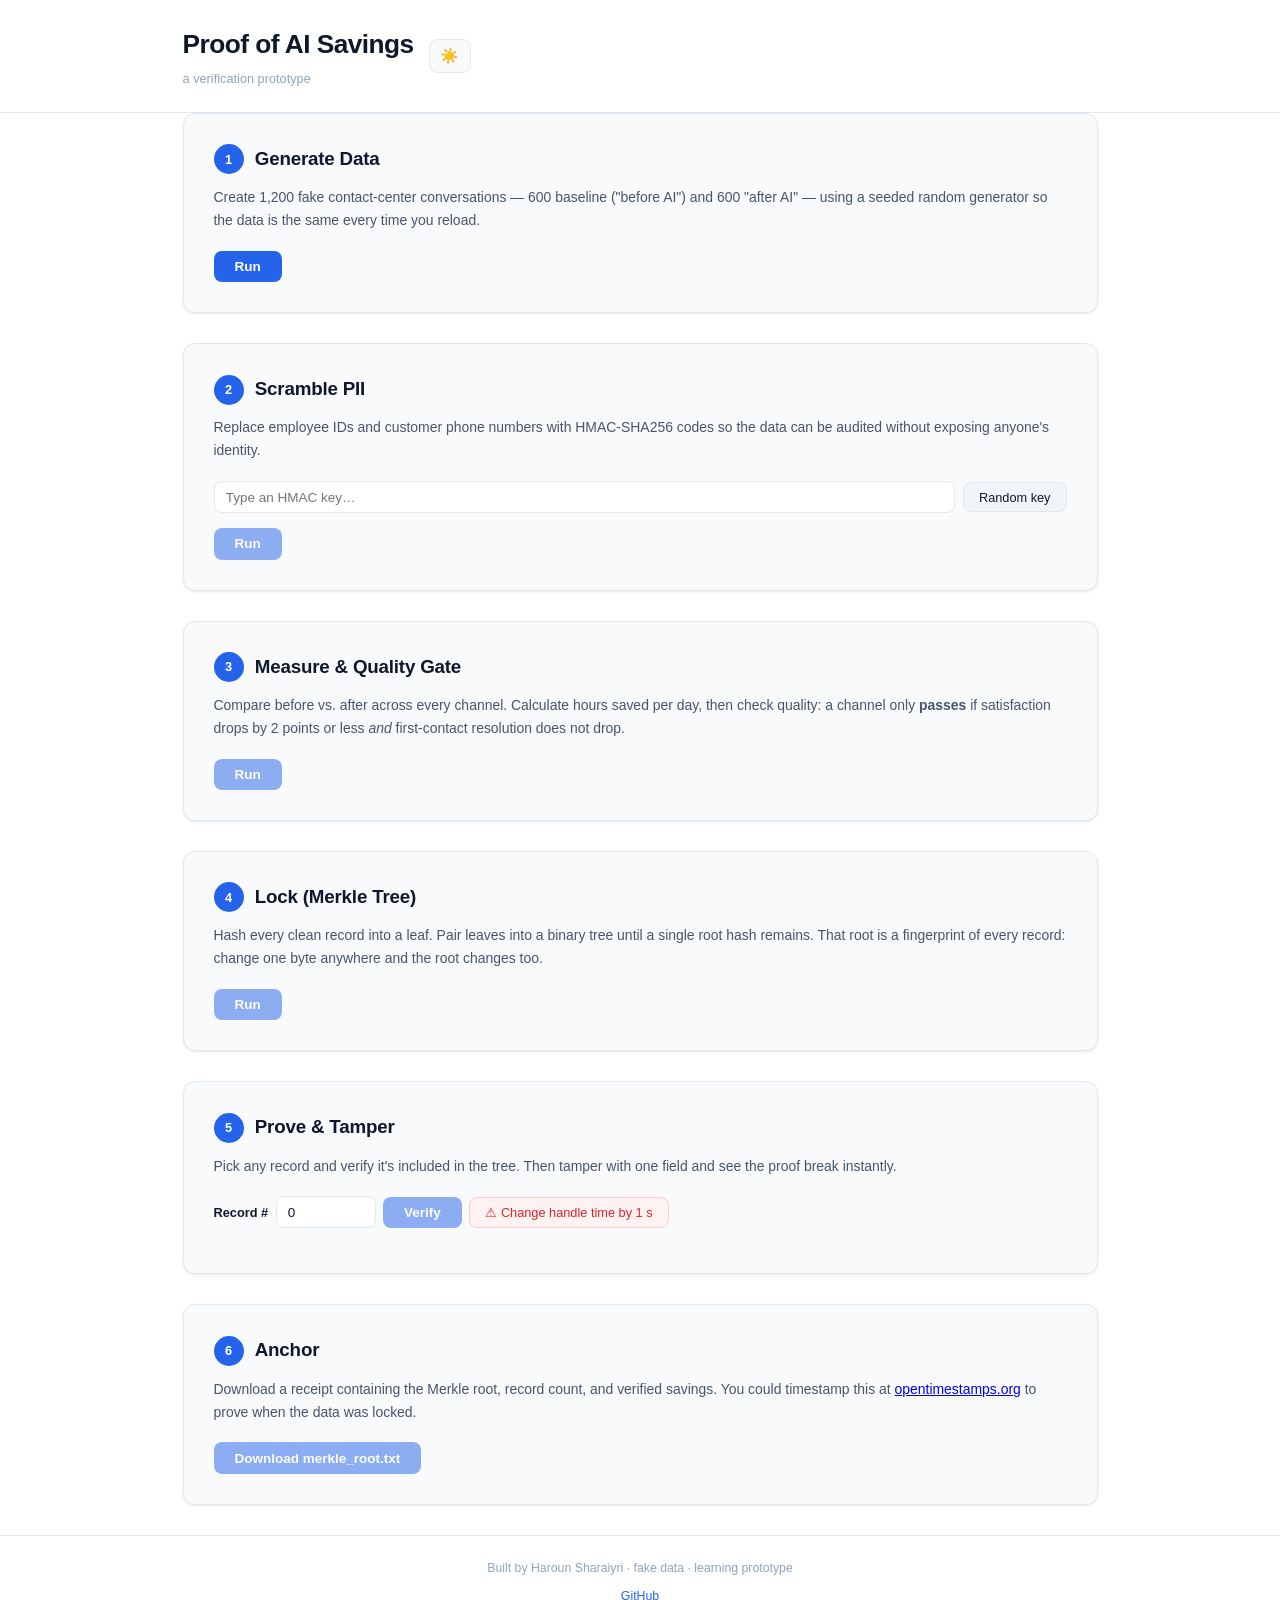
==== index.html @ 8f312eff "Proof of AI Savings: interactive verification prototype - 6-step pipeline: generate, scramble, measu" ====
<!DOCTYPE html>
<html lang="en" data-theme="light">
<head>
  <meta charset="UTF-8">
  <meta name="viewport" content="width=device-width, initial-scale=1.0">
  <title>Proof of AI Savings</title>
  <link rel="stylesheet" href="styles.css">
</head>
<body>

<!-- ═══════════════════════════════════════════════════════════════════
     Header
     ═══════════════════════════════════════════════════════════════════ -->
<header>
  <div class="container">
    <div>
      <h1>Proof of AI Savings</h1>
      <div class="subtitle">a verification prototype</div>
    </div>
    <button id="theme-toggle" title="Toggle dark mode">☀️</button>
  </div>
</header>

<main class="container">

  <!-- ── Step 1 · Data ─────────────────────────────────────────────── -->
  <section id="step-data" class="pipeline-step">
    <div class="step-header">
      <span class="step-number">1</span>
      <h2>Generate Data</h2>
    </div>
    <p class="step-desc">
      Create 1,200 fake contact-center conversations — 600 baseline ("before AI")
      and 600 "after AI" — using a seeded random generator so the data is the same
      every time you reload.
    </p>
    <button class="run-btn" id="btn-generate">Run</button>
    <div id="output-data" class="output"></div>
  </section>

  <!-- ── Step 2 · Scramble ─────────────────────────────────────────── -->
  <section id="step-scramble" class="pipeline-step">
    <div class="step-header">
      <span class="step-number">2</span>
      <h2>Scramble PII</h2>
    </div>
    <p class="step-desc">
      Replace employee IDs and customer phone numbers with HMAC-SHA256 codes
      so the data can be audited without exposing anyone's identity.
    </p>
    <div class="input-group">
      <input type="text" id="hmac-key" placeholder="Type an HMAC key…" style="flex:1;min-width:180px">
      <button class="btn-secondary" id="btn-random-key">Random key</button>
    </div>
    <button class="run-btn" id="btn-scramble" disabled>Run</button>
    <div id="output-scramble" class="output"></div>
  </section>

  <!-- ── Step 3 · Measure + Quality Gate ───────────────────────────── -->
  <section id="step-measure" class="pipeline-step">
    <div class="step-header">
      <span class="step-number">3</span>
      <h2>Measure &amp; Quality Gate</h2>
    </div>
    <p class="step-desc">
      Compare before vs. after across every channel. Calculate hours saved per day,
      then check quality: a channel only <strong>passes</strong> if satisfaction
      drops by 2 points or less <em>and</em> first-contact resolution does not drop.
    </p>
    <button class="run-btn" id="btn-measure" disabled>Run</button>
    <div id="output-measure" class="output"></div>
  </section>

  <!-- ── Step 4 · Lock ─────────────────────────────────────────────── -->
  <section id="step-lock" class="pipeline-step">
    <div class="step-header">
      <span class="step-number">4</span>
      <h2>Lock (Merkle Tree)</h2>
    </div>
    <p class="step-desc">
      Hash every clean record into a leaf. Pair leaves into a binary tree until
      a single root hash remains. That root is a fingerprint of every record:
      change one byte anywhere and the root changes too.
    </p>
    <button class="run-btn" id="btn-lock" disabled>Run</button>
    <div id="output-lock" class="output"></div>
  </section>

  <!-- ── Step 5 · Prove + Tamper ───────────────────────────────────── -->
  <section id="step-prove" class="pipeline-step">
    <div class="step-header">
      <span class="step-number">5</span>
      <h2>Prove &amp; Tamper</h2>
    </div>
    <p class="step-desc">
      Pick any record and verify it's included in the tree. Then tamper with one
      field and see the proof break instantly.
    </p>
    <div class="input-group">
      <label for="proof-index" class="text-sm fw-600">Record #</label>
      <input type="number" id="proof-index" min="0" max="1199" value="0" style="width:100px">
      <button class="run-btn" id="btn-prove" disabled>Verify</button>
      <button class="btn-danger" id="btn-tamper" disabled>⚠ Change handle time by 1 s</button>
    </div>
    <div id="output-prove" class="output"></div>
  </section>

  <!-- ── Step 6 · Anchor ───────────────────────────────────────────── -->
  <section id="step-anchor" class="pipeline-step">
    <div class="step-header">
      <span class="step-number">6</span>
      <h2>Anchor</h2>
    </div>
    <p class="step-desc">
      Download a receipt containing the Merkle root, record count, and verified
      savings. You could timestamp this at
      <a href="https://opentimestamps.org" target="_blank" rel="noopener">opentimestamps.org</a>
      to prove when the data was locked.
    </p>
    <button class="run-btn" id="btn-anchor" disabled>Download merkle_root.txt</button>
    <div id="output-anchor" class="output"></div>
  </section>

</main>

<!-- ═══════════════════════════════════════════════════════════════════
     Footer
     ═══════════════════════════════════════════════════════════════════ -->
<footer>
  <div class="container">
    <p>Built by Haroun Sharaiyri · fake data · learning prototype</p>
    <div class="footer-links">
      <a href="https://github.com" target="_blank" rel="noopener">GitHub</a>
    </div>
  </div>
</footer>

<script src="logic.js"></script>
<script src="ui.js"></script>
</body>
</html>
---- styles.css ----
/* ══════════════════════════════════════════════════════════════════════
   styles.css — Proof of AI Savings
   Fintech-grade look: generous whitespace, one accent colour,
   light / dark themes via [data-theme] on <html>.
   ══════════════════════════════════════════════════════════════════════ */

/* ── Theme tokens ──────────────────────────────────────────────────── */
:root,
[data-theme="light"] {
  --bg:           #ffffff;
  --bg-surface:   #f8fafc;
  --bg-inset:     #f1f5f9;
  --border:       #e2e8f0;
  --text:         #0f172a;
  --text-2:       #475569;
  --text-3:       #94a3b8;
  --accent:       #2563eb;
  --accent-hover: #1d4ed8;
  --accent-light: #dbeafe;
  --green:        #059669;
  --green-bg:     #ecfdf5;
  --green-border: #a7f3d0;
  --amber:        #d97706;
  --amber-bg:     #fffbeb;
  --amber-border: #fde68a;
  --red:          #dc2626;
  --red-bg:       #fef2f2;
  --red-border:   #fecaca;
  --mono-bg:      #f1f5f9;
  --shadow:       0 1px 3px rgba(0,0,0,.06), 0 1px 2px rgba(0,0,0,.04);
  --shadow-lg:    0 4px 12px rgba(0,0,0,.08);
  color-scheme: light;
}

[data-theme="dark"] {
  --bg:           #0b1120;
  --bg-surface:   #131c31;
  --bg-inset:     #1a2640;
  --border:       #1e3050;
  --text:         #e2e8f0;
  --text-2:       #94a3b8;
  --text-3:       #64748b;
  --accent:       #3b82f6;
  --accent-hover: #60a5fa;
  --accent-light: #1e3a5f;
  --green:        #34d399;
  --green-bg:     #052e1c;
  --green-border: #065f46;
  --amber:        #fbbf24;
  --amber-bg:     #3b2506;
  --amber-border: #78350f;
  --red:          #f87171;
  --red-bg:       #3b0a0a;
  --red-border:   #7f1d1d;
  --mono-bg:      #1a2640;
  --shadow:       0 1px 3px rgba(0,0,0,.3);
  --shadow-lg:    0 4px 12px rgba(0,0,0,.4);
  color-scheme: dark;
}

/* ── Reset & base ──────────────────────────────────────────────────── */
*, *::before, *::after { box-sizing: border-box; margin: 0; padding: 0; }

html {
  font-family: -apple-system, BlinkMacSystemFont, "Segoe UI", Roboto,
               "Helvetica Neue", Arial, sans-serif;
  font-size: 15px;
  line-height: 1.65;
  background: var(--bg);
  color: var(--text);
  scroll-behavior: smooth;
}

body { min-height: 100vh; display: flex; flex-direction: column; }

/* ── Typography ────────────────────────────────────────────────────── */
h1 { font-size: 1.75rem; font-weight: 700; letter-spacing: -.02em; }
h2 { font-size: 1.25rem; font-weight: 600; letter-spacing: -.01em; }
h3 { font-size: 1.05rem; font-weight: 600; }

.mono {
  font-family: "SF Mono", "Cascadia Code", "Fira Code", "JetBrains Mono",
               "Consolas", monospace;
  font-size: 0.82rem;
  word-break: break-all;
}

/* ── Layout ────────────────────────────────────────────────────────── */
.container { max-width: 960px; margin: 0 auto; padding: 0 1.5rem; width: 100%; }

/* ── Header ────────────────────────────────────────────────────────── */
header {
  border-bottom: 1px solid var(--border);
  padding: 1.5rem 0;
  position: sticky; top: 0; z-index: 100;
  background: var(--bg);
  backdrop-filter: blur(12px);
}
header .container {
  display: flex; align-items: center; gap: 1rem; flex-wrap: wrap;
}
header h1 { flex: 1; min-width: 200px; }
header .subtitle {
  font-size: .85rem; color: var(--text-3); font-weight: 400;
  margin-top: .15rem;
}
#theme-toggle {
  background: var(--bg-surface); border: 1px solid var(--border);
  border-radius: 8px; padding: .45rem .7rem; cursor: pointer;
  font-size: 1rem; color: var(--text); transition: .15s;
}
#theme-toggle:hover { border-color: var(--accent); }

/* ── Pipeline steps ────────────────────────────────────────────────── */
main { flex: 1; padding: 2rem 0 4rem; }

.pipeline-step {
  background: var(--bg-surface);
  border: 1px solid var(--border);
  border-radius: 12px;
  padding: 2rem;
  margin-bottom: 2rem;
  box-shadow: var(--shadow);
  transition: box-shadow .2s;
}
.pipeline-step:hover { box-shadow: var(--shadow-lg); }

.step-header { display: flex; align-items: center; gap: .75rem; margin-bottom: .75rem; }

.step-number {
  display: inline-flex; align-items: center; justify-content: center;
  width: 2rem; height: 2rem; border-radius: 50%;
  background: var(--accent); color: #fff; font-weight: 700;
  font-size: .85rem; flex-shrink: 0;
}

.step-desc { color: var(--text-2); margin-bottom: 1.25rem; font-size: .93rem; }

/* ── Buttons ───────────────────────────────────────────────────────── */
.run-btn {
  display: inline-flex; align-items: center; gap: .4rem;
  background: var(--accent); color: #fff; border: none;
  padding: .55rem 1.4rem; border-radius: 8px; font-weight: 600;
  font-size: .9rem; cursor: pointer; transition: .15s;
}
.run-btn:hover:not(:disabled) { background: var(--accent-hover); }
.run-btn:disabled { opacity: .5; cursor: not-allowed; }
.run-btn.running { animation: pulse 1.2s ease-in-out infinite; }
@keyframes pulse { 0%,100%{opacity:1} 50%{opacity:.6} }

.btn-secondary {
  display: inline-flex; align-items: center; gap: .4rem;
  background: var(--bg-inset); color: var(--text);
  border: 1px solid var(--border);
  padding: .45rem 1rem; border-radius: 8px; font-weight: 500;
  font-size: .85rem; cursor: pointer; transition: .15s;
}
.btn-secondary:hover { border-color: var(--accent); color: var(--accent); }

.btn-danger {
  display: inline-flex; align-items: center; gap: .4rem;
  background: var(--red-bg); color: var(--red);
  border: 1px solid var(--red-border);
  padding: .45rem 1rem; border-radius: 8px; font-weight: 500;
  font-size: .85rem; cursor: pointer; transition: .15s;
}
.btn-danger:hover { opacity: .85; }

/* ── Output area ───────────────────────────────────────────────────── */
.output { margin-top: 1.25rem; }
.output:empty { display: none; }

/* ── Tables ────────────────────────────────────────────────────────── */
.table-wrap { overflow-x: auto; border-radius: 8px; border: 1px solid var(--border); }

table {
  width: 100%; border-collapse: collapse; font-size: .85rem;
}
th, td {
  padding: .55rem .75rem; text-align: left;
  border-bottom: 1px solid var(--border);
}
th {
  background: var(--bg-inset); font-weight: 600;
  font-size: .8rem; text-transform: uppercase; letter-spacing: .04em;
  color: var(--text-2); white-space: nowrap;
}
td { white-space: nowrap; }
tr:last-child td { border-bottom: none; }
tbody tr:hover { background: var(--accent-light); }

/* ── Hash display ──────────────────────────────────────────────────── */
.hash {
  display: inline-block; padding: .15rem .45rem;
  background: var(--mono-bg); border-radius: 4px;
  cursor: pointer; transition: .15s; position: relative;
}
.hash:hover { color: var(--accent); }
.hash.copied::after {
  content: "Copied!"; position: absolute; top: -1.6rem; left: 50%;
  transform: translateX(-50%); font-size: .7rem; color: var(--green);
  background: var(--bg-surface); padding: .1rem .4rem; border-radius: 4px;
  border: 1px solid var(--green-border); white-space: nowrap;
  animation: fadeOut 1s .5s forwards;
}
@keyframes fadeOut { to { opacity: 0; } }

/* ── Status badges ─────────────────────────────────────────────────── */
.badge {
  display: inline-flex; align-items: center; gap: .35rem;
  padding: .25rem .65rem; border-radius: 6px;
  font-weight: 600; font-size: .8rem;
}
.badge-pass {
  background: var(--green-bg); color: var(--green);
  border: 1px solid var(--green-border);
}
.badge-held {
  background: var(--amber-bg); color: var(--amber);
  border: 1px solid var(--amber-border);
}
.badge-fail {
  background: var(--red-bg); color: var(--red);
  border: 1px solid var(--red-border);
}
.badge-icon { font-size: .95rem; }

/* ── Hero number ───────────────────────────────────────────────────── */
.hero-number {
  font-size: 3rem; font-weight: 800; letter-spacing: -.03em;
  color: var(--accent); line-height: 1.1;
}
.hero-label {
  font-size: .85rem; color: var(--text-2); font-weight: 500;
  margin-top: .25rem;
}
.hero-block {
  text-align: center; padding: 1.5rem; margin: 1.25rem 0;
  background: var(--bg-inset); border-radius: 10px;
  border: 1px solid var(--border);
}

/* ── Cards grid ────────────────────────────────────────────────────── */
.cards { display: grid; grid-template-columns: repeat(auto-fit, minmax(200px, 1fr)); gap: 1rem; }

.card {
  background: var(--bg);
  border: 1px solid var(--border); border-radius: 10px;
  padding: 1.25rem; transition: .15s;
}
.card:hover { box-shadow: var(--shadow); }
.card-title {
  font-size: .78rem; font-weight: 600; text-transform: uppercase;
  letter-spacing: .04em; color: var(--text-3); margin-bottom: .5rem;
}
.card-value { font-size: 1.65rem; font-weight: 700; }
.card-sub { font-size: .8rem; color: var(--text-2); margin-top: .2rem; }

/* ── Info box ──────────────────────────────────────────────────────── */
.info-box {
  background: var(--bg-inset); border-left: 3px solid var(--accent);
  border-radius: 0 8px 8px 0; padding: 1rem 1.25rem;
  margin: 1rem 0; font-size: .88rem; color: var(--text-2);
}
.info-box strong { color: var(--text); }

.warning-box {
  background: var(--amber-bg); border-left: 3px solid var(--amber);
  border-radius: 0 8px 8px 0; padding: 1rem 1.25rem;
  margin: 1rem 0; font-size: .88rem; color: var(--text);
}

/* ── Input elements ────────────────────────────────────────────────── */
.input-group { display: flex; gap: .5rem; flex-wrap: wrap; align-items: center; margin-bottom: 1rem; }

input[type="text"], input[type="number"] {
  background: var(--bg); border: 1px solid var(--border);
  border-radius: 8px; padding: .5rem .75rem; font-size: .9rem;
  color: var(--text); outline: none; transition: .15s;
  font-family: inherit;
}
input:focus { border-color: var(--accent); box-shadow: 0 0 0 3px var(--accent-light); }

/* ── Proof steps ───────────────────────────────────────────────────── */
.proof-step {
  display: flex; align-items: center; gap: .75rem;
  padding: .6rem .75rem; border-left: 2px solid var(--border);
  margin-left: 1rem; margin-bottom: .25rem; font-size: .85rem;
}
.proof-step .side-label {
  display: inline-block; width: 3.5rem; font-weight: 600;
  color: var(--text-3); font-size: .75rem; text-transform: uppercase;
}

/* ── Tree levels ───────────────────────────────────────────────────── */
.level-bar {
  display: flex; align-items: center; gap: .5rem;
  margin-bottom: .35rem; font-size: .85rem;
}
.level-bar .level-label { font-weight: 600; width: 5rem; color: var(--text-2); }
.level-bar .level-count {
  background: var(--accent-light); color: var(--accent);
  padding: .15rem .5rem; border-radius: 4px; font-weight: 600;
  font-size: .8rem; min-width: 3rem; text-align: center;
}
.level-bar .level-vis {
  flex: 1; height: 6px; background: var(--bg-inset);
  border-radius: 3px; overflow: hidden;
}
.level-bar .level-fill {
  height: 100%; background: var(--accent); border-radius: 3px;
  transition: width .4s ease;
}

/* ── Comparison boxes ──────────────────────────────────────────────── */
.compare-row { display: grid; grid-template-columns: 1fr 1fr; gap: 1rem; margin: 1rem 0; }
.compare-box {
  padding: 1rem; border-radius: 8px; border: 1px solid var(--border);
  background: var(--bg);
}
.compare-box.old { border-color: var(--green-border); }
.compare-box.new { border-color: var(--red-border); }
.compare-label {
  font-size: .75rem; font-weight: 600; text-transform: uppercase;
  letter-spacing: .04em; margin-bottom: .4rem;
}
.compare-label.old { color: var(--green); }
.compare-label.new { color: var(--red); }

/* ── Action split bar ──────────────────────────────────────────────── */
.split-bar { display: flex; height: 1.6rem; border-radius: 8px; overflow: hidden; margin: .5rem 0; }
.split-bar .seg { display: flex; align-items: center; justify-content: center;
  font-size: .7rem; font-weight: 700; color: #fff; transition: width .4s; }
.seg-accepted { background: var(--green); }
.seg-edited   { background: var(--accent); }
.seg-rejected { background: var(--red); }

.split-legend { display: flex; gap: 1.25rem; font-size: .8rem; flex-wrap: wrap; margin-top: .4rem; }
.split-legend span { display: flex; align-items: center; gap: .35rem; }
.split-legend .dot {
  display: inline-block; width: .6rem; height: .6rem; border-radius: 50%;
}

/* ── Footer ────────────────────────────────────────────────────────── */
footer {
  border-top: 1px solid var(--border);
  padding: 1.5rem 0;
  text-align: center; font-size: .82rem; color: var(--text-3);
}
footer a {
  color: var(--accent); text-decoration: none; font-weight: 500;
}
footer a:hover { text-decoration: underline; }
footer .footer-links { display: flex; justify-content: center; gap: 1.5rem; margin-top: .5rem; }

/* ── Scrollbar (dark mode finesse) ─────────────────────────────────── */
[data-theme="dark"] ::-webkit-scrollbar { width: 8px; height: 8px; }
[data-theme="dark"] ::-webkit-scrollbar-track { background: var(--bg-inset); }
[data-theme="dark"] ::-webkit-scrollbar-thumb { background: var(--border); border-radius: 4px; }

/* ── Utilities ─────────────────────────────────────────────────────── */
.mt-1 { margin-top: .5rem; }
.mt-2 { margin-top: 1rem; }
.mt-3 { margin-top: 1.5rem; }
.mb-1 { margin-bottom: .5rem; }
.mb-2 { margin-bottom: 1rem; }
.gap-1 { gap: .5rem; }
.flex { display: flex; }
.flex-wrap { flex-wrap: wrap; }
.items-center { align-items: center; }
.justify-between { justify-content: space-between; }
.text-2 { color: var(--text-2); }
.text-sm { font-size: .85rem; }
.text-xs { font-size: .78rem; }
.fw-600 { font-weight: 600; }
.hidden { display: none !important; }

/* ── Responsive ────────────────────────────────────────────────────── */
@media (max-width: 640px) {
  html { font-size: 14px; }
  .container { padding: 0 1rem; }
  .pipeline-step { padding: 1.25rem; }
  h1 { font-size: 1.35rem; }
  .hero-number { font-size: 2.2rem; }
  .compare-row { grid-template-columns: 1fr; }
  .cards { grid-template-columns: 1fr; }
  header .container { justify-content: space-between; }
}

@media (max-width: 400px) {
  .pipeline-step { padding: 1rem; }
  .input-group { flex-direction: column; align-items: stretch; }
  .input-group input { width: 100%; }
}
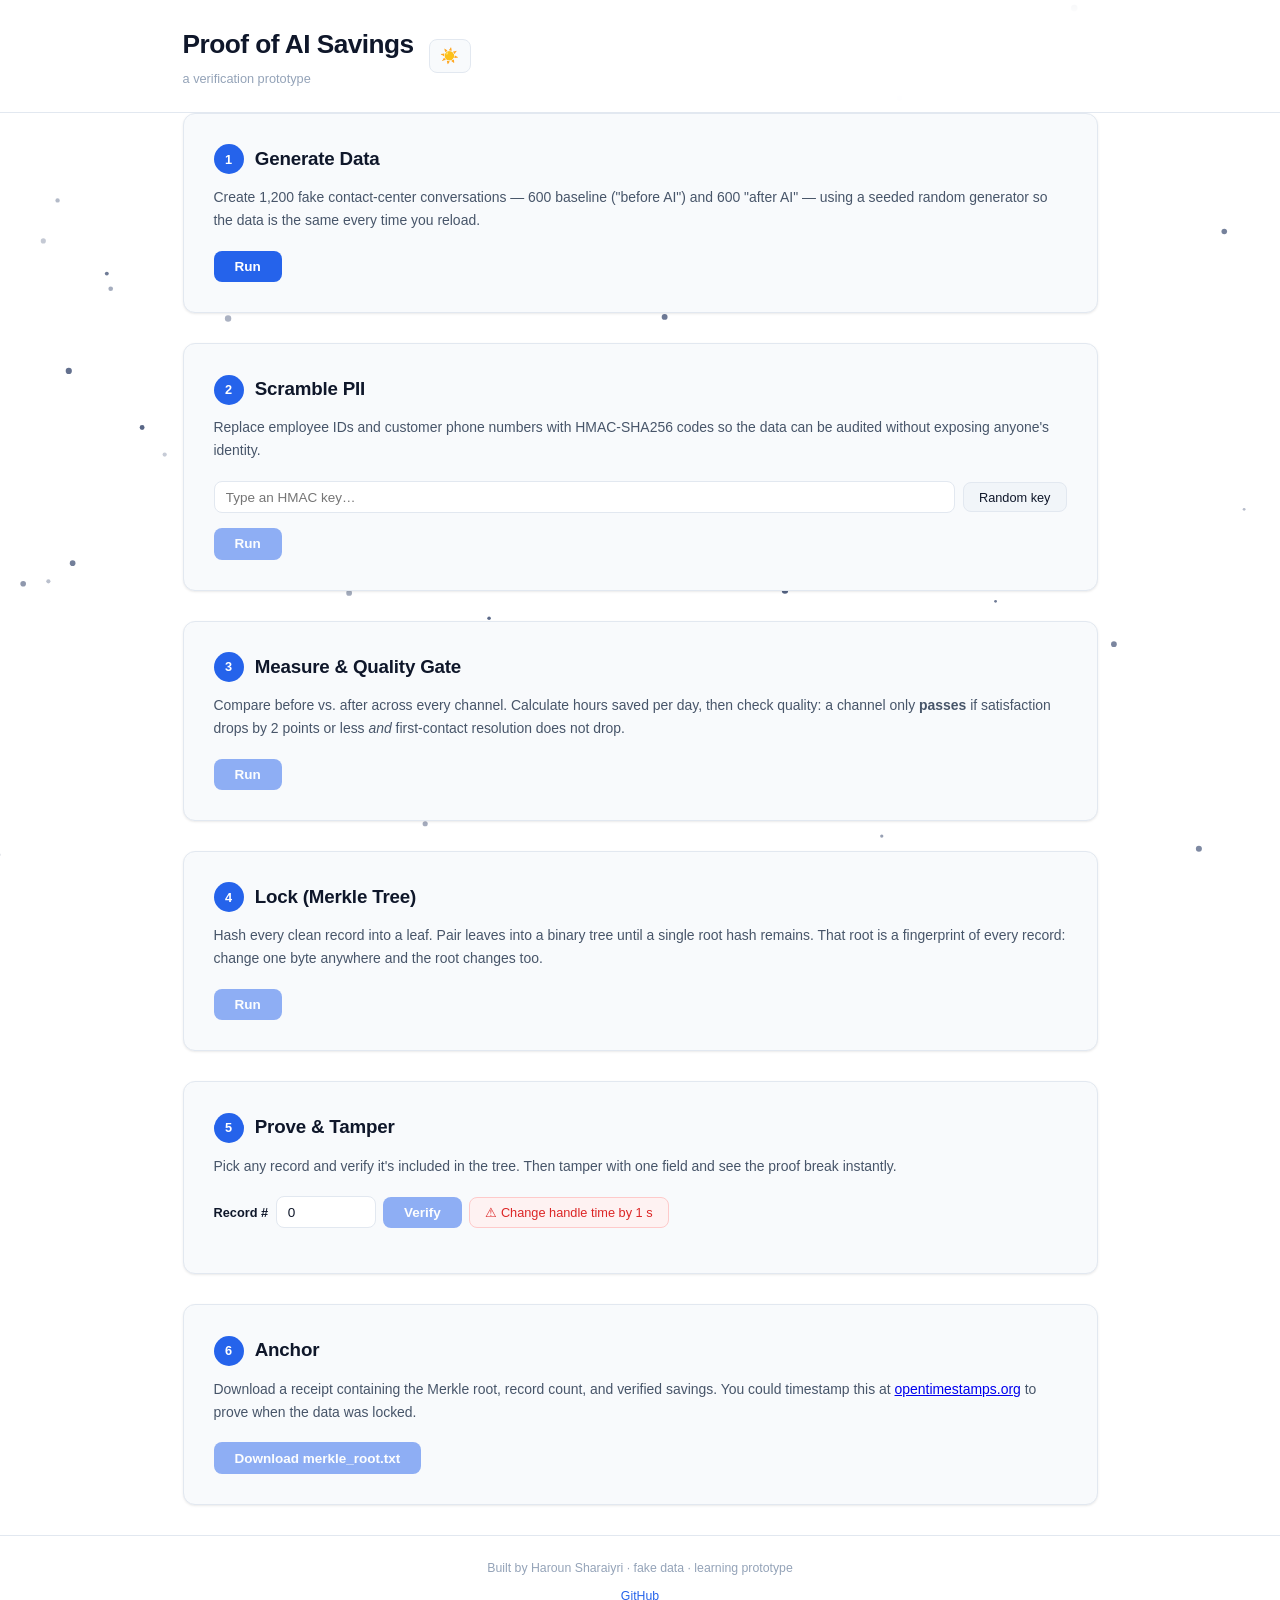
==== commit d855d4ad: "Add responsive snow/particle background animation and inline favicon" ====
--- a/index.html
+++ b/index.html
@@ -4,9 +4,11 @@
   <meta charset="UTF-8">
   <meta name="viewport" content="width=device-width, initial-scale=1.0">
   <title>Proof of AI Savings</title>
+  <link rel="icon" href="data:image/svg+xml,<svg xmlns='http://www.w3.org/2000/svg' viewBox='0 0 100 100'><text y='.9em' font-size='90'>🛡️</text></svg>">
   <link rel="stylesheet" href="styles.css">
 </head>
 <body>
+<canvas id="bg-canvas"></canvas>
 
 <!-- ═══════════════════════════════════════════════════════════════════
      Header
@@ -130,7 +132,7 @@
   <div class="container">
     <p>Built by Haroun Sharaiyri · fake data · learning prototype</p>
     <div class="footer-links">
-      <a href="https://github.com" target="_blank" rel="noopener">GitHub</a>
+      <a href="https://github.com/Haroun-Sharaiyri/ai-savings-demo" target="_blank" rel="noopener">GitHub</a>
     </div>
   </div>
 </footer>
--- a/styles.css
+++ b/styles.css
@@ -27,6 +27,7 @@
   --red-bg:       #fef2f2;
   --red-border:   #fecaca;
   --mono-bg:      #f1f5f9;
+  --bg-header:    rgba(255, 255, 255, 0.85);
   --shadow:       0 1px 3px rgba(0,0,0,.06), 0 1px 2px rgba(0,0,0,.04);
   --shadow-lg:    0 4px 12px rgba(0,0,0,.08);
   color-scheme: light;
@@ -53,6 +54,7 @@
   --red-bg:       #3b0a0a;
   --red-border:   #7f1d1d;
   --mono-bg:      #1a2640;
+  --bg-header:    rgba(11, 17, 32, 0.85);
   --shadow:       0 1px 3px rgba(0,0,0,.3);
   --shadow-lg:    0 4px 12px rgba(0,0,0,.4);
   color-scheme: dark;
@@ -85,6 +87,22 @@
   word-break: break-all;
 }
 
+/* ── Background Canvas (Snow / Particles) ─────────────────────────── */
+#bg-canvas {
+  position: fixed;
+  top: 0;
+  left: 0;
+  width: 100vw;
+  height: 100vh;
+  pointer-events: none;
+  z-index: 0;
+}
+
+header, main, footer {
+  position: relative;
+  z-index: 1;
+}
+
 /* ── Layout ────────────────────────────────────────────────────────── */
 .container { max-width: 960px; margin: 0 auto; padding: 0 1.5rem; width: 100%; }
 
@@ -93,8 +111,9 @@
   border-bottom: 1px solid var(--border);
   padding: 1.5rem 0;
   position: sticky; top: 0; z-index: 100;
-  background: var(--bg);
+  background: var(--bg-header);
   backdrop-filter: blur(12px);
+  -webkit-backdrop-filter: blur(12px);
 }
 header .container {
   display: flex; align-items: center; gap: 1rem; flex-wrap: wrap;
